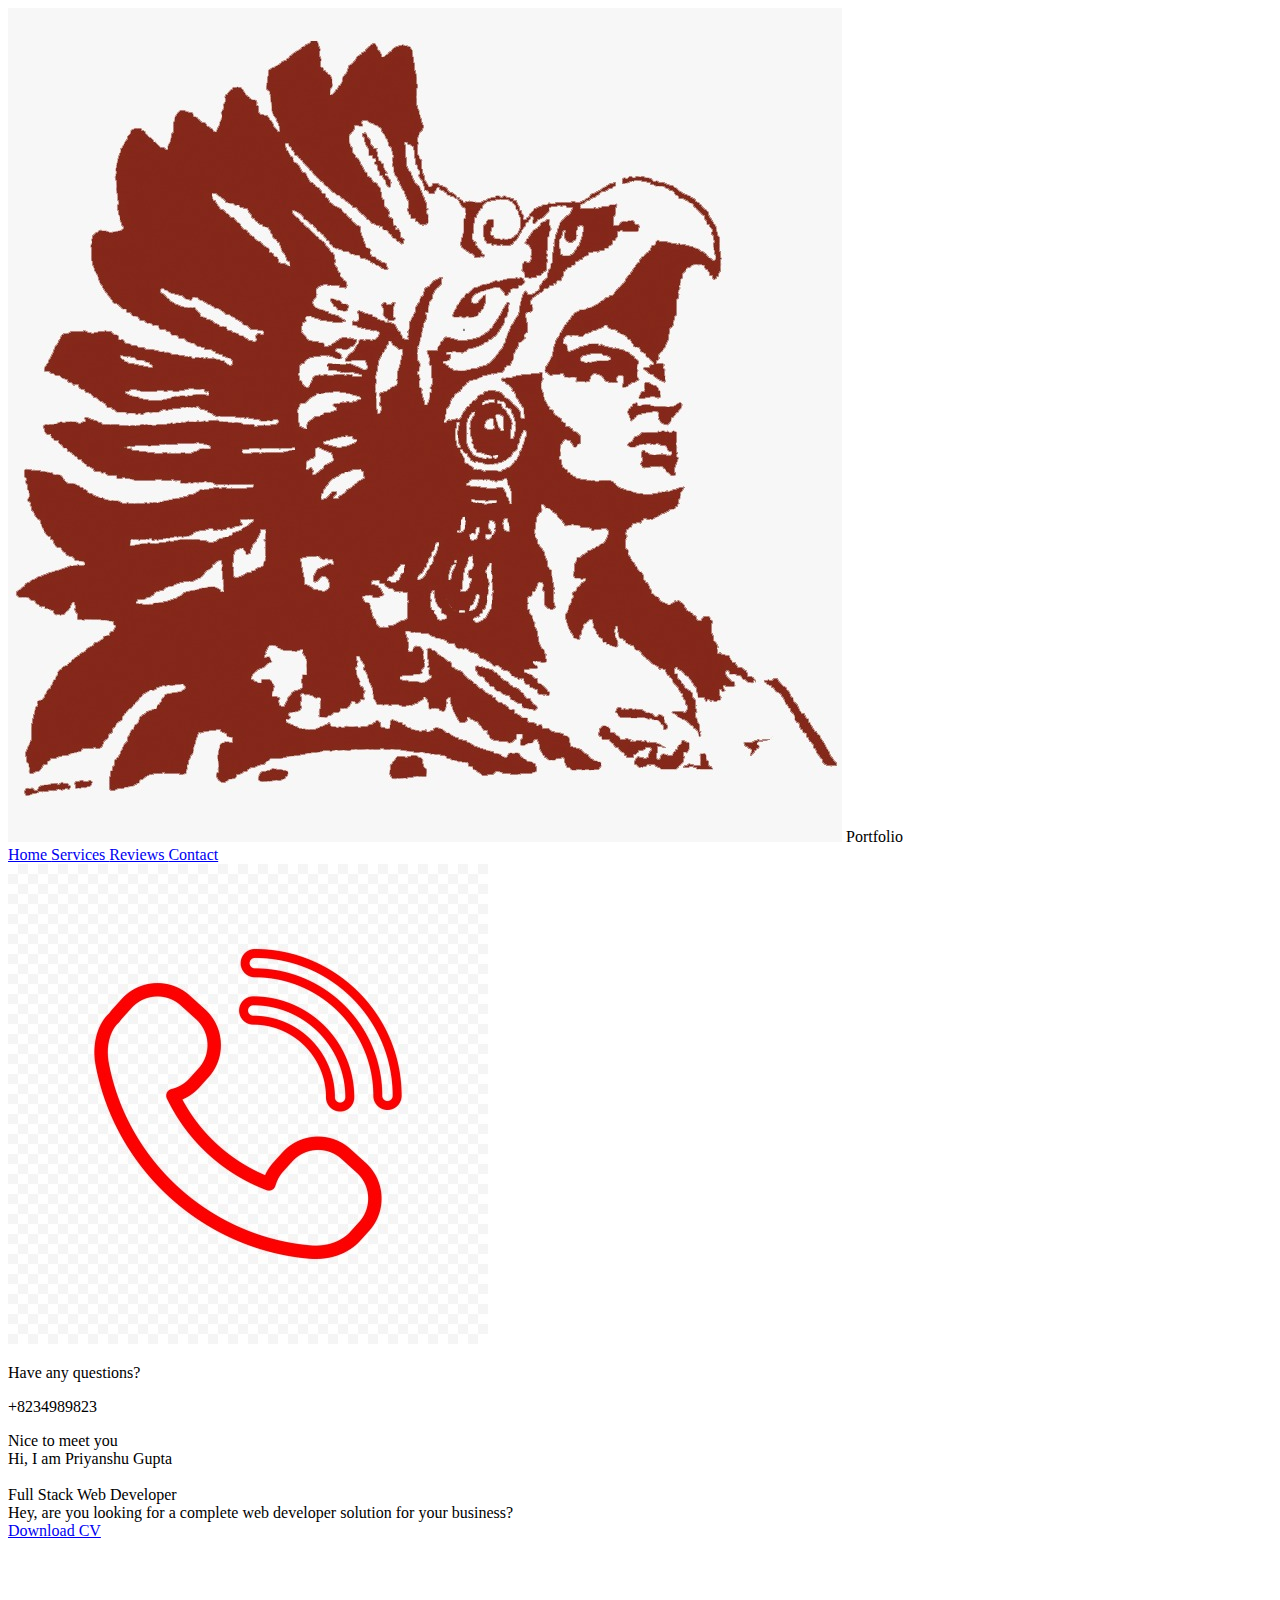
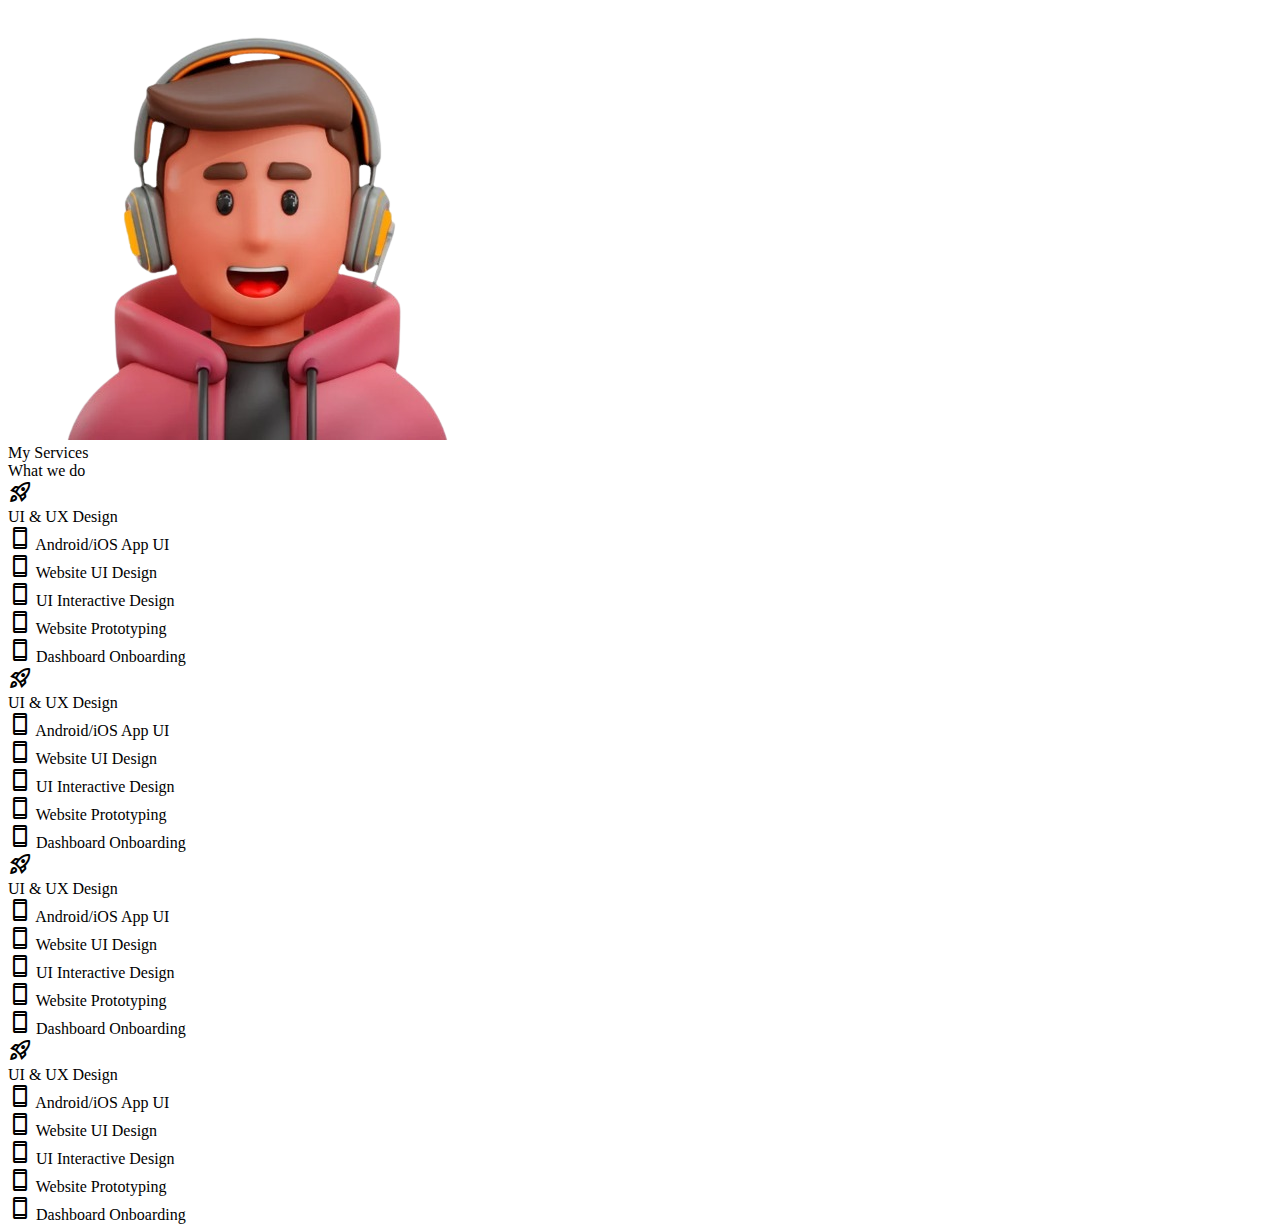
==== index.html @ 3e28a1b7 "Portfolio" ====
<!DOCTYPE html>
<html lang="en">

<head>
    <meta charset="UTF-8">
    <meta http-equiv="X-UA-Compatible" content="IE=edge">
    <meta name="viewport" content="width = device-width, intial-scale=1.0">
    <title>My Portfolio</title>
    <link rel="preconnect" href="https://fonts.googleapis.com">
    <link rel="preconnect" href="https://fonts.gstatic.com" crossorigin>
    <link href="https://fonts.googleapis.com/css2?family=Open+Sans:wght@600&display=swap" rel="stylesheet">
    <link href="https://fonts.googleapis.com/css2?family=Open+Sans:wght@600&family=Pacifico&display=swap"
        rel="stylesheet">
    <link
        href="https://fonts.googleapis.com/css2?family=Open+Sans:wght@600&family=Pacifico&family=Roboto:wght@700&display=swap"
        rel="stylesheet">
    <!-- Icon -->
    <link rel="stylesheet"
        href="https://fonts.googleapis.com/css2?family=Material+Symbols+Outlined:opsz,wght,FILL,GRAD@20..48,100..700,0..1,-50..200" />
    <link rel="stylesheet"
        href="https://fonts.googleapis.com/css2?family=Material+Symbols+Outlined:opsz,wght,FILL,GRAD@48,400,0,0" />
    <!-- Styles -->
    <link rel="stylesheet" href="C:\Users\bittu\OneDrive\Desktop\WEB D\style.css">
</head>

<body>

    <!-- Navigation Bar -->
    <div class="navigation">
        <div class="logo">
            <img class="logoImage" src="logo.png" alt="">
            <span class="logoTitle"> Portfolio </span>
        </div>

        <div class="menuItems">
            <a href="#"><span class="menuItem"> Home </span> </a>
            <a href="#"><span class="menuItem"> Services </span> </a>
            <a href="#"><span class="menuItem"> Reviews </span></a>
            <a href="#"><span class="menuItem"> Contact </span></a>
        </div>

        <div class="contact">
            <a class="contactButton" href="#">
                <img class="contactImage" src="call.png" alt="">
            </a>
        </div>

        <div class="questions">
            <p class="question"><span>Have any questions?</span></p>
            <p class="no">+8234989823</p>
        </div>
    </div>

    <!-- Banner -->
    <div class="banner">
        <div class="bannerLeft">
            <div class="greeting">
                Nice to meet you
            </div>
            <div class="title">
                <div class="titleSpan">
                    Hi, I am Priyanshu Gupta
                </div>
                <br>
                <div class="titleSpan">
                    Full Stack Web Developer
                </div>
            </div>
            <div class="description">
                Hey, are you looking for a complete web developer solution for your business?

            </div>
            <div class="showCV">
                <a href="#" class="showCVButton">
                    Download CV
                </a>
            </div>
        </div>
        <div class="bannerImage">
            <img src="image.png" alt="">

        </div>
    </div>


    <div class="services">
        <!-- Service Text Headings -->
        <div class="serviceText">
            <div class="textSubHeading">My Services</div>
            <div class="textHeading">What we do</div>
        </div>
        <!-- Service Cards -->
        <div class="serviceCards">
            <div class="serviceCard">
                <div class="serviceIconDiv"><span class="serviceIcon material-symbols-outlined">
                        rocket_launch
                    </span></div>
                <div class="serviceTitle">UI & UX Design</div>
                <div class="serviceFeatures">
                    <div class="serviceFeature">
                        <span class="serviceFeatureIcon material-symbols-outlined">
                            smartphone
                        </span>
                        <span class="serviceFeatureText">Android/iOS App UI</span>
                    </div>
                    <div class="serviceFeature">
                        <span class="serviceFeatureIcon material-symbols-outlined">
                            smartphone
                        </span>
                        <span class="serviceFeatureText">Website UI Design</span>
                    </div>
                    <div class="serviceFeature">
                        <span class="serviceFeatureIcon material-symbols-outlined">
                            smartphone
                        </span>
                        <span class="serviceFeatureText">UI Interactive Design</span>
                    </div>
                    <div class="serviceFeature">
                        <span class="serviceFeatureIcon material-symbols-outlined">
                            smartphone
                        </span>
                        <span class="serviceFeatureText">Website Prototyping</span>
                    </div>
                    <div class="serviceFeature">
                        <span class="serviceFeatureIcon material-symbols-outlined">
                            smartphone
                        </span>
                        <span class="serviceFeatureText">Dashboard Onboarding</span>
                    </div>

                </div>
            </div>
            <div class="serviceCard">
                <div class="serviceIconDiv"><span class="serviceIcon material-symbols-outlined">
                        rocket_launch
                    </span></div>
                <div class="serviceTitle">UI & UX Design</div>
                <div class="serviceFeatures">
                    <div class="serviceFeature">
                        <span class="serviceFeatureIcon material-symbols-outlined">
                            smartphone
                        </span>
                        <span class="serviceFeatureText">Android/iOS App UI</span>
                    </div>
                    <div class="serviceFeature">
                        <span class="serviceFeatureIcon material-symbols-outlined">
                            smartphone
                        </span>
                        <span class="serviceFeatureText">Website UI Design</span>
                    </div>
                    <div class="serviceFeature">
                        <span class="serviceFeatureIcon material-symbols-outlined">
                            smartphone
                        </span>
                        <span class="serviceFeatureText">UI Interactive Design</span>
                    </div>
                    <div class="serviceFeature">
                        <span class="serviceFeatureIcon material-symbols-outlined">
                            smartphone
                        </span>
                        <span class="serviceFeatureText">Website Prototyping</span>
                    </div>
                    <div class="serviceFeature">
                        <span class="serviceFeatureIcon material-symbols-outlined">
                            smartphone
                        </span>
                        <span class="serviceFeatureText">Dashboard Onboarding</span>
                    </div>

                </div>
            </div>
            <div class="serviceCard">
                <div class="serviceIconDiv"><span class="serviceIcon material-symbols-outlined">
                        rocket_launch
                    </span></div>
                <div class="serviceTitle">UI & UX Design</div>
                <div class="serviceFeatures">
                    <div class="serviceFeature">
                        <span class="serviceFeatureIcon material-symbols-outlined">
                            smartphone
                        </span>
                        <span class="serviceFeatureText">Android/iOS App UI</span>
                    </div>
                    <div class="serviceFeature">
                        <span class="serviceFeatureIcon material-symbols-outlined">
                            smartphone
                        </span>
                        <span class="serviceFeatureText">Website UI Design</span>
                    </div>
                    <div class="serviceFeature">
                        <span class="serviceFeatureIcon material-symbols-outlined">
                            smartphone
                        </span>
                        <span class="serviceFeatureText">UI Interactive Design</span>
                    </div>
                    <div class="serviceFeature">
                        <span class="serviceFeatureIcon material-symbols-outlined">
                            smartphone
                        </span>
                        <span class="serviceFeatureText">Website Prototyping</span>
                    </div>
                    <div class="serviceFeature">
                        <span class="serviceFeatureIcon material-symbols-outlined">
                            smartphone
                        </span>
                        <span class="serviceFeatureText">Dashboard Onboarding</span>
                    </div>

                </div>
            </div>
            <div class="serviceCard">
                <div class="serviceIconDiv"><span class="serviceIcon material-symbols-outlined">
                        rocket_launch
                    </span></div>
                <div class="serviceTitle">UI & UX Design</div>
                <div class="serviceFeatures">
                    <div class="serviceFeature">
                        <span class="serviceFeatureIcon material-symbols-outlined">
                            smartphone
                        </span>
                        <span class="serviceFeatureText">Android/iOS App UI</span>
                    </div>
                    <div class="serviceFeature">
                        <span class="serviceFeatureIcon material-symbols-outlined">
                            smartphone
                        </span>
                        <span class="serviceFeatureText">Website UI Design</span>
                    </div>
                    <div class="serviceFeature">
                        <span class="serviceFeatureIcon material-symbols-outlined">
                            smartphone
                        </span>
                        <span class="serviceFeatureText">UI Interactive Design</span>
                    </div>
                    <div class="serviceFeature">
                        <span class="serviceFeatureIcon material-symbols-outlined">
                            smartphone
                        </span>
                        <span class="serviceFeatureText">Website Prototyping</span>
                    </div>
                    <div class="serviceFeature">
                        <span class="serviceFeatureIcon material-symbols-outlined">
                            smartphone
                        </span>
                        <span class="serviceFeatureText">Dashboard Onboarding</span>
                    </div>

                </div>
            </div>

        </div>
    </div>


</body>

</html>
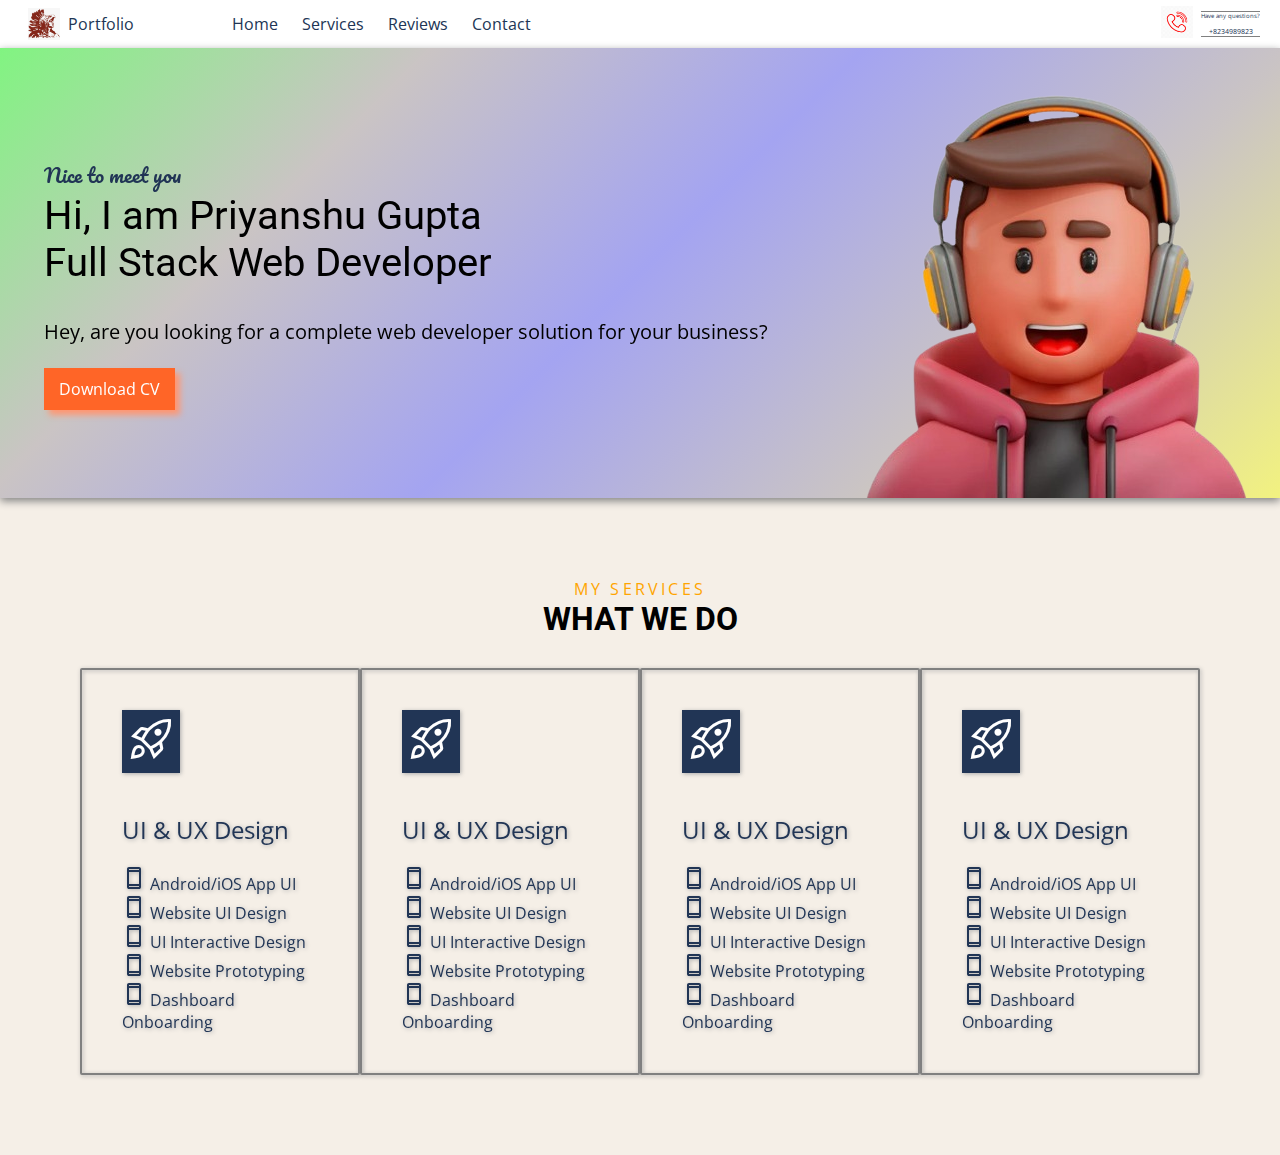
==== commit e580a7b1: "Portfolio" ====
--- a/index.html
+++ b/index.html
@@ -20,7 +20,7 @@
     <link rel="stylesheet"
         href="https://fonts.googleapis.com/css2?family=Material+Symbols+Outlined:opsz,wght,FILL,GRAD@48,400,0,0" />
     <!-- Styles -->
-    <link rel="stylesheet" href="C:\Users\bittu\OneDrive\Desktop\WEB D\style.css">
+    <link rel="stylesheet" href="CSS/style.css">
 </head>
 
 <body>
--- a/CSS/style.css
+++ b/CSS/style.css
@@ -0,0 +1,215 @@
+/*Define the global or root variables */
+:root {
+  --primaryColor: #213555;
+  --backgroundColor: #f5efe7;
+  --primaryAccentColor: #4f709c;
+  --secondaryColor: #d8c4b6;
+  --whiteColor: white;
+  --blackColor: #222222;
+  --primaryFont: "Open Sans", sans-serif;
+  --navbarHeight: 3rem;
+  --cursiveFont: "Pacifico", cursive;
+}
+
+/* Main CSS */
+
+a {
+  text-decoration: none;
+  color: var(--primaryColor);
+}
+
+a:hover {
+  color: var(--primaryAccentColor);
+}
+
+body {
+  background-color: var(--backgroundColor);
+  color: var(--primaryColor);
+  font-family: var(--primaryFont);
+  margin-top: 0px;
+  margin-left: 0px;
+  margin-right: 0px;
+}
+
+/* Navigation Bar */
+.navigation {
+  background-color: var(--whiteColor);
+  height: var(--navbarHeight);
+  display: flex;
+  justify-content: space-around;
+  align-items: center;
+}
+
+.logo {
+  display: flex;
+  padding-left: 20px;
+  width: 12rem;
+  align-items: center;
+  /* margin-right: 4rem; */
+}
+
+.logoImage {
+  padding: 8px;
+  height: 2rem;
+  /* float: left; */
+}
+
+.contactImage {
+  padding: 8px;
+  height: 2rem;
+}
+
+.menuItems {
+  flex-grow: 2;
+}
+
+.menuItem {
+  margin-left: 20px;
+}
+
+.question {
+  font-size: 6px;
+  margin-right: 20px;
+  border-top: 1px solid grey;
+}
+
+.no {
+  font-size: 7px;
+  margin-right: 20px;
+  text-align: center;
+  border-bottom: 1px solid grey;
+}
+
+/* Banner */
+.banner {
+  display: flex;
+  height: 450px;
+  background: linear-gradient(
+    135deg,
+    /* var(--secondaryColor),
+        var(--primaryAccentColor)
+        */
+      rgb(129, 244, 129),
+    rgb(202, 196, 196),
+    rgb(164, 164, 241),
+    rgb(202, 196, 196),
+    rgb(242, 242, 128)
+  );
+  /* background-color: var(--backgroundColor); */
+  filter: drop-shadow(0px 3px 4px grey);
+  justify-content: space-around;
+  align-items: center;
+}
+
+.bannerLeft {
+  position: relative;
+  top: 5px;
+  left: 30px;
+}
+
+.bannerImage {
+  position: relative;
+  bottom: 125px;
+  left: 40px;
+  height: 300px;
+  border-radius: 100%;
+}
+
+.greeting {
+  font-family: var(--cursiveFont);
+  font-size: 20px;
+}
+
+.title {
+  font-size: 40px;
+  color: black;
+  font-family: "Roboto", sans-serif;
+}
+
+.description {
+  margin: 30px 0px;
+  line-height: 2rem;
+  font-size: 20px;
+  color: black;
+}
+
+.titleSpan {
+  display: inline-block;
+  /* background-color: var(--primaryColor);
+    padding: 0.5rem;
+    margin: 5px 0px; */
+}
+
+.showCVButton {
+  background: #ff6527;
+
+  color: white;
+  padding: 10px 15px;
+  filter: drop-shadow(5px 5px 3px #ff9671);
+}
+
+.showCVButton:hover {
+  background: rgb(172, 58, 172);
+  color: white;
+  filter: drop-shadow(5px 5px 3px rgb(170, 56, 172));
+}
+
+/* Services Section */
+.services {
+  margin: 5rem;
+}
+
+.serviceText {
+  text-align: center;
+  text-transform: uppercase;
+}
+
+.textSubHeading {
+  color: var(--primaryAccentColor);
+  letter-spacing: 0.2rem;
+  color: orange;
+  font-size: 1rem;
+}
+
+.textHeading {
+  font-size: 2rem;
+  font-weight: bold;
+  color: black;
+  font-family: "Roboto", sans-serif;
+}
+
+.serviceCards {
+  margin-top: 30px;
+  display: flex;
+  justify-content: space-around;
+}
+
+.serviceCard {
+  border: 2px solid grey;
+  border-radius: 2px;
+  filter: drop-shadow(1px 1px 2px #aaaaaa);
+  padding: 40px;
+}
+
+.serviceCard:hover {
+  background-color: white;
+  filter: drop-shadow(3px 3px 8px white);
+  transform: scale(1.02);
+}
+
+.serviceIconDiv {
+  background-color: var(--primaryColor);
+  padding: 5px;
+  display: inline-block;
+  margin-bottom: 20px;
+}
+
+.serviceIcon {
+  font-size: 3rem;
+  color: white;
+}
+
+.serviceTitle {
+  font-size: 1.5rem;
+  margin: 20px 0px;
+}
